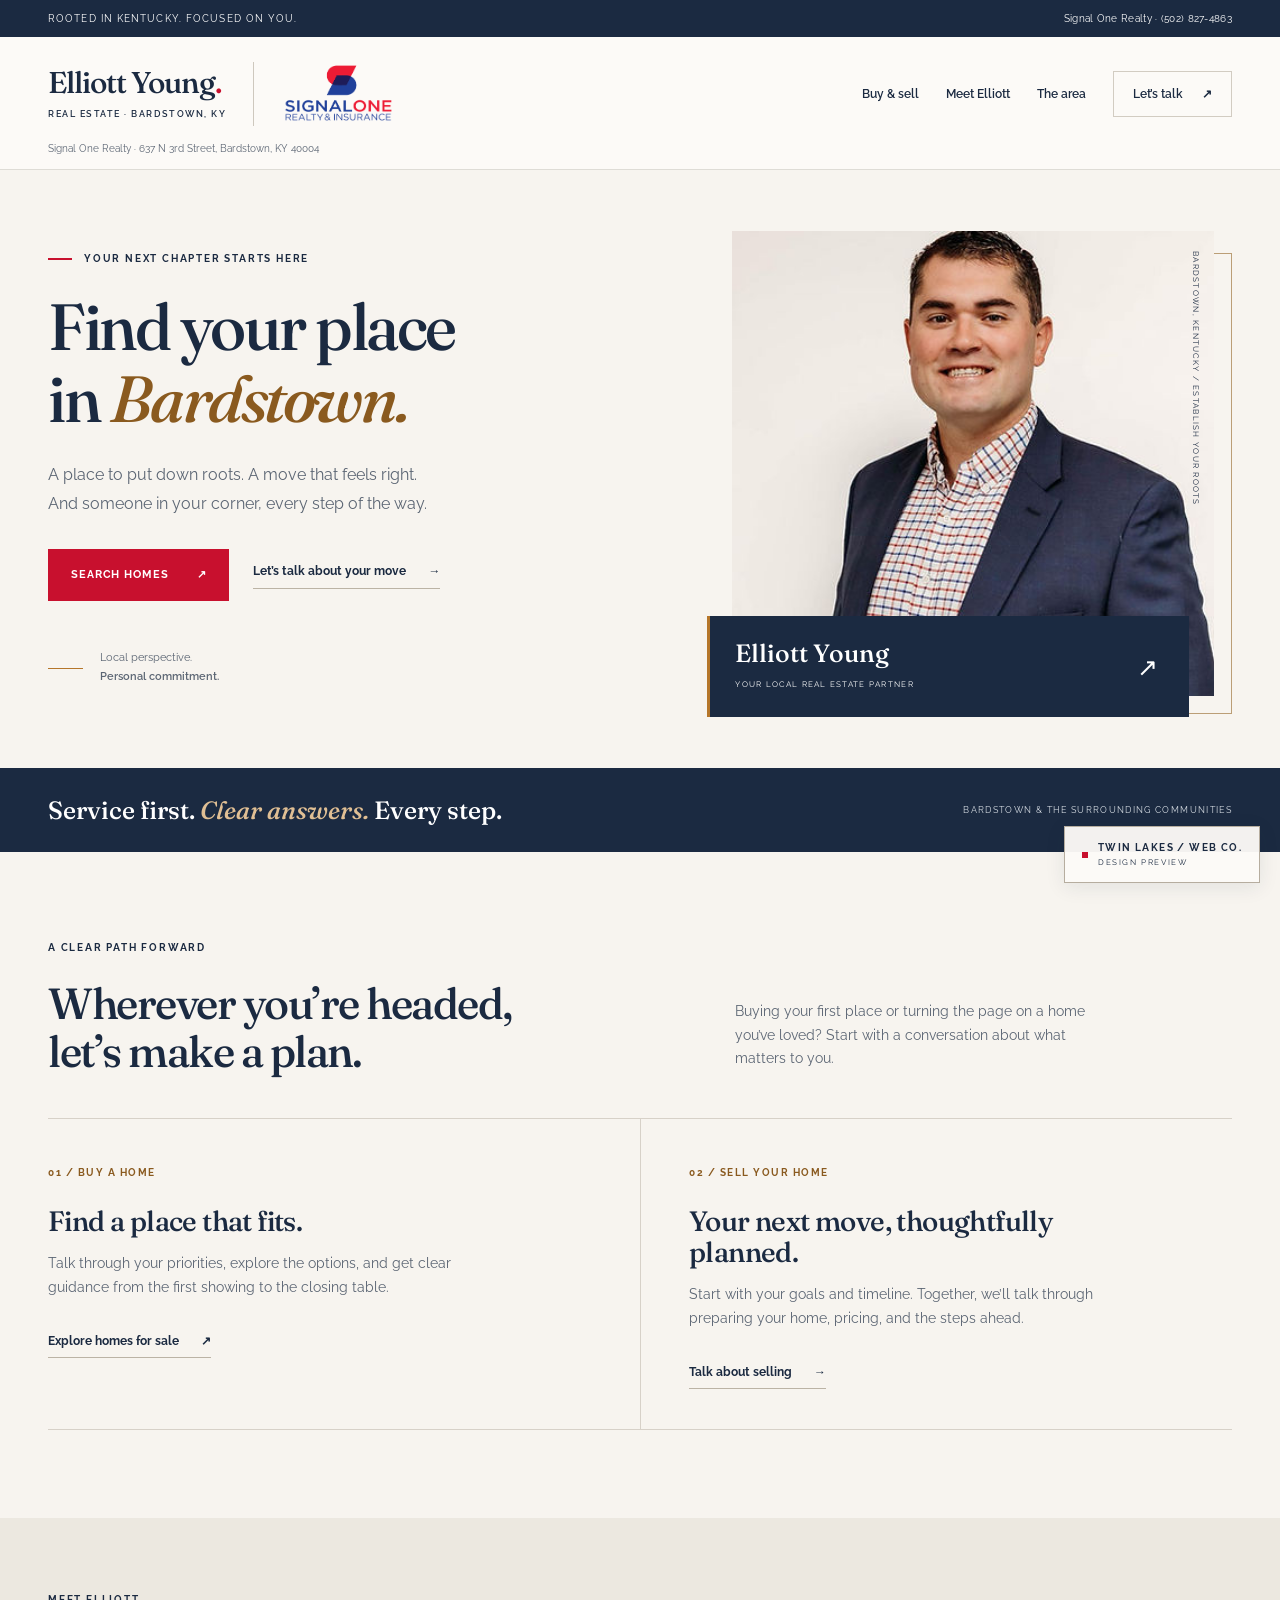
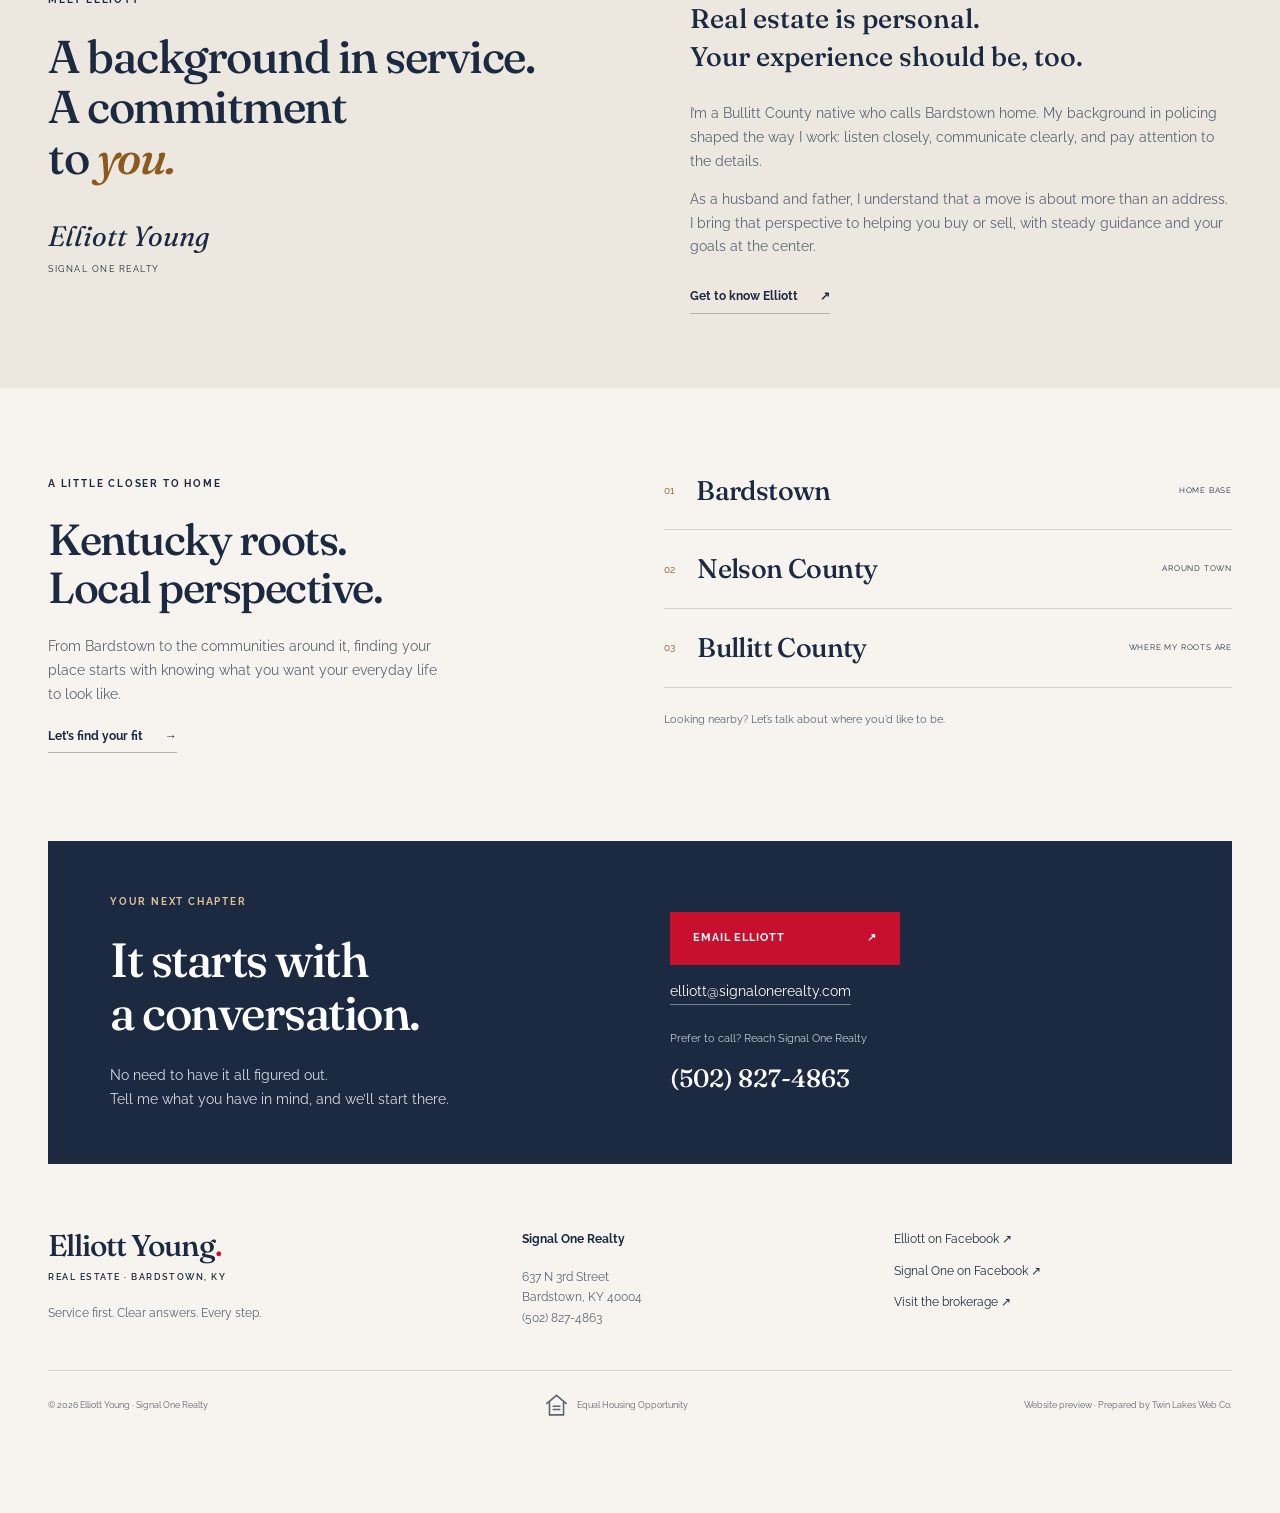
==== index.html @ c4ff18d3 "Build responsive Elliott Young homepage preview" ====
<!doctype html>
<html lang="en">
<head>
<meta charset="utf-8"><meta name="viewport" content="width=device-width, initial-scale=1">
<meta name="robots" content="noindex, nofollow"><meta name="description" content="Meet Elliott Young with Signal One Realty. Personal, service-first guidance for buying and selling in Bardstown and the surrounding Kentucky communities.">
<meta name="theme-color" content="#1B2A41"><title>Elliott Young | Find Your Place in Bardstown</title>
<link rel="icon" type="image/png" href="assets/icon-only"><link rel="stylesheet" href="brand-tokens.css"><link rel="stylesheet" href="homepage.css">
<script src="homepage.js" defer></script>
</head>
<body>
<a class="skip" href="#main">Skip to content</a>
<div class="topline"><div class="wrap"><span>ROOTED IN KENTUCKY. FOCUSED ON YOU.</span><a href="tel:+15028274863">Signal One Realty · (502) 827-4863</a></div></div>
<header class="header"><div class="wrap header-inner">
<a class="wordmark" href="./" aria-label="Elliott Young homepage"><strong>Elliott Young<span class="red-dot">.</span></strong><span>REAL ESTATE · BARDSTOWN, KY</span></a>
<a class="broker-logo" href="https://www.signalonerealty.com/" aria-label="Signal One Realty website"><img src="assets/icon-brand.png" width="606" height="328" alt="Signal One Realty & Insurance"></a>
<button class="menu-toggle" aria-expanded="false" aria-controls="navigation" hidden>Menu <span aria-hidden="true">☰</span></button>
<nav id="navigation" aria-label="Main navigation"><a href="#buy-sell">Buy & sell</a><a href="#about">Meet Elliott</a><a href="#local">The area</a><a class="nav-cta" href="#contact">Let’s talk <span aria-hidden="true">↗</span></a></nav>
</div><div class="office-line wrap">Signal One Realty · 637 N 3rd Street, Bardstown, KY 40004</div></header>
<main id="main">
<section class="hero wrap" aria-labelledby="hero-title"><div class="hero-copy"><p class="eyebrow"><span></span> YOUR NEXT CHAPTER STARTS HERE</p><h1 id="hero-title">Find your place<br>in <em>Bardstown.</em></h1><p class="intro">A place to put down roots. A move that feels right.<br class="desktop-break"> And someone in your corner, every step of the way.</p><div class="actions"><a class="button primary" href="https://link.flexmls.com/1diaqj6ohfbs,16" target="_blank" rel="noopener">Search homes <span aria-hidden="true">↗</span></a><a class="text-link" href="#contact">Let’s talk about your move <span aria-hidden="true">→</span></a></div><div class="hero-note"><span class="note-line"></span><p>Local perspective.<br><strong>Personal commitment.</strong></p></div></div>
<div class="portrait-composition"><div class="portrait-frame"><img class="portrait" src="assets/Elliott.jpg" alt="Elliott Young, real estate agent with Signal One Realty" width="430" height="654" fetchpriority="high"><span class="photo-index">BARDSTOWN, KENTUCKY / ESTABLISH YOUR ROOTS</span></div><div class="portrait-caption"><div><strong>Elliott Young</strong><span>YOUR LOCAL REAL ESTATE PARTNER</span></div><a href="#about" aria-label="Meet Elliott Young">↗</a></div><span class="outline-square" aria-hidden="true"></span></div></section>
<div class="promise"><div class="wrap"><p>Service first. <em>Clear answers.</em> Every step.</p><span>BARDSTOWN & THE SURROUNDING COMMUNITIES</span></div></div>
<section class="section wrap" id="buy-sell"><div class="section-heading"><div><p class="eyebrow">A CLEAR PATH FORWARD</p><h2>Wherever you’re headed,<br>let’s make a plan.</h2></div><p>Buying your first place or turning the page on a home you’ve loved? Start with a conversation about what matters to you.</p></div><div class="services"><article><span class="service-number">01 / BUY A HOME</span><h3>Find a place that fits.</h3><p>Talk through your priorities, explore the options, and get clear guidance from the first showing to the closing table.</p><a class="text-link" href="https://link.flexmls.com/1diaqj6ohfbs,16" target="_blank" rel="noopener">Explore homes for sale <span aria-hidden="true">↗</span></a></article><article><span class="service-number">02 / SELL YOUR HOME</span><h3>Your next move, thoughtfully planned.</h3><p>Start with your goals and timeline. Together, we’ll talk through preparing your home, pricing, and the steps ahead.</p><a class="text-link" href="mailto:elliott@signalonerealty.com?subject=Let%E2%80%99s%20talk%20about%20selling%20my%20home">Talk about selling <span aria-hidden="true">→</span></a></article></div></section>
<section class="about" id="about"><div class="wrap about-grid"><div class="about-title"><p class="eyebrow">MEET ELLIOTT</p><h2>A background in service.<br>A commitment<br>to <em>you.</em></h2><div class="signature">Elliott Young</div><span class="small-label">SIGNAL ONE REALTY</span></div><div class="about-copy"><p class="large-copy">Real estate is personal.<br>Your experience should be, too.</p><p>I’m a Bullitt County native who calls Bardstown home. My background in policing shaped the way I work: listen closely, communicate clearly, and pay attention to the details.</p><p>As a husband and father, I understand that a move is about more than an address. I bring that perspective to helping you buy or sell, with steady guidance and your goals at the center.</p><a class="text-link" href="mailto:elliott@signalonerealty.com">Get to know Elliott <span aria-hidden="true">↗</span></a></div></div></section>
<section class="section wrap local" id="local"><div><p class="eyebrow">A LITTLE CLOSER TO HOME</p><h2>Kentucky roots.<br>Local perspective.</h2><p>From Bardstown to the communities around it, finding your place starts with knowing what you want your everyday life to look like.</p><a class="text-link" href="mailto:elliott@signalonerealty.com?subject=Help%20me%20explore%20the%20area">Let’s find your fit <span aria-hidden="true">→</span></a></div><div class="area-list"><div><span>01</span><h3>Bardstown</h3><small>HOME BASE</small></div><div><span>02</span><h3>Nelson County</h3><small>AROUND TOWN</small></div><div><span>03</span><h3>Bullitt County</h3><small>WHERE MY ROOTS ARE</small></div><p>Looking nearby? Let’s talk about where you’d like to be.</p></div></section>
<section class="contact wrap" id="contact"><div><p class="eyebrow">YOUR NEXT CHAPTER</p><h2>It starts with<br>a conversation.</h2><p>No need to have it all figured out.<br>Tell me what you have in mind, and we’ll start there.</p></div><div class="contact-action"><a class="button primary" href="mailto:elliott@signalonerealty.com">Email Elliott <span aria-hidden="true">↗</span></a><a class="email" href="mailto:elliott@signalonerealty.com">elliott@signalonerealty.com</a><span>Prefer to call? Reach Signal One Realty</span><a class="office-phone" href="tel:+15028274863">(502) 827-4863</a></div></section>
</main>
<footer class="wrap footer"><div class="footer-main"><div><a class="wordmark" href="./"><strong>Elliott Young<span class="red-dot">.</span></strong><span>REAL ESTATE · BARDSTOWN, KY</span></a><p>Service first. Clear answers. Every step.</p></div><div><strong>Signal One Realty</strong><p>637 N 3rd Street<br>Bardstown, KY 40004<br><a href="tel:+15028274863">(502) 827-4863</a></p></div><div class="footer-links"><a href="https://www.facebook.com/elliott.young.12" target="_blank" rel="noopener">Elliott on Facebook ↗</a><a href="https://www.facebook.com/Signalonerealty" target="_blank" rel="noopener">Signal One on Facebook ↗</a><a href="https://www.signalonerealty.com/" target="_blank" rel="noopener">Visit the brokerage ↗</a></div></div><div class="footer-bottom"><span>© 2026 Elliott Young · Signal One Realty</span><span class="housing"><svg viewBox="0 0 32 32" width="25" height="25" aria-hidden="true"><path d="M3 14 16 3l13 11M7 11v17h18V11M11 17h10M11 21h10" fill="none" stroke="currentColor" stroke-width="2"/></svg> Equal Housing Opportunity</span><span>Website preview · Prepared by Twin Lakes Web Co.</span></div></footer>
<aside class="preview-watermark" aria-label="Preview by Twin Lakes Web Co."><span class="preview-dot"></span><span><strong>TWIN LAKES / WEB CO.</strong><small>DESIGN PREVIEW</small></span></aside>
</body></html>
---- brand-tokens.css ----
/* Elliott Young, REALTOR® | Signal One Realty
   Starter design tokens (v0.1, 2026-10-12)
   Source colors scraped from signalonerealty.com; extended palette is proposed. */

@import url('https://fonts.googleapis.com/css2?family=Fraunces:opsz,wght@9..144,500;9..144,700&family=Raleway:wght@400;500;600;700&display=swap');

:root {
  /* Brokerage colors (from signalonerealty.com) */
  --s1-red: #ED1B34;          /* Signal One primary. Large text, icons, accents only (4.37:1 on white). */
  --s1-red-strong: #C8102E;   /* Accessible red for buttons with white text (5.88:1). */
  --s1-ink: #313131;          /* Site body text color. */
  --s1-mist: #F4F5F7;         /* Site background gray. */

  /* Proposed personal palette for Elliott */
  --ey-navy: #1B2A41;         /* Primary brand color. Headers, footer, hero overlay (14.4:1 with white). */
  --ey-slate: #5B6573;        /* Secondary text, captions (5.9:1 on white). */
  --ey-bourbon: #B5762A;      /* Warm accent, decorative only (3.76:1, not for small text). */
  --ey-bourbon-deep: #8A5A1F; /* Accent when used as text or link (5.9:1). */
  --ey-cream: #F7F4EF;        /* Page background / alternating sections. */
  --ey-white: #FFFFFF;

  /* Typography */
  --font-display: 'Fraunces', Georgia, serif;
  --font-body: 'Raleway', Arial, Helvetica, sans-serif;  /* Matches brokerage site */

  --fs-h1: clamp(2.25rem, 5vw, 3.5rem);
  --fs-h2: clamp(1.75rem, 3.5vw, 2.5rem);
  --fs-h3: 1.375rem;
  --fs-body: 1.0625rem;       /* 17px, same as brokerage body size */
  --fs-small: 0.875rem;
  --lh-body: 1.65;

  /* Spacing (4px base, same as brokerage) */
  --space-1: 4px;  --space-2: 8px;  --space-3: 12px; --space-4: 16px;
  --space-6: 24px; --space-8: 32px; --space-12: 48px; --space-16: 64px; --space-24: 96px;

  /* Shape */
  --radius-sm: 2px;           /* Brokerage uses square buttons; keep corners tight */
  --radius-md: 4px;
  --shadow-card: 0 2px 12px rgba(27, 42, 65, 0.08);
  --container: 1200px;
}

/* Base button styles */
.btn-primary {
  background: var(--s1-red-strong); color: var(--ey-white);
  font: 600 0.9375rem/1 var(--font-body); letter-spacing: 0.06em; text-transform: uppercase;
  padding: 16px 28px; border: 0; border-radius: var(--radius-sm);
}
.btn-primary:hover { background: #A50D25; }
.btn-secondary {
  background: transparent; color: var(--ey-navy);
  font: 600 0.9375rem/1 var(--font-body); letter-spacing: 0.06em; text-transform: uppercase;
  padding: 14px 26px; border: 2px solid var(--ey-navy); border-radius: var(--radius-sm);
}
.btn-secondary:hover { background: var(--ey-navy); color: var(--ey-white); }
---- homepage.css ----
*{box-sizing:border-box}html{scroll-behavior:smooth;scroll-padding-top:30px}body{margin:0;background:var(--ey-cream);color:var(--ey-navy);font:400 16px/1.7 var(--font-body)}a{color:inherit;text-decoration:none}button{font:inherit}a,button{-webkit-tap-highlight-color:transparent}a:focus-visible,button:focus-visible{outline:3px solid var(--ey-bourbon-deep);outline-offset:6px}a:hover{text-decoration:underline;text-underline-offset:5px}.wrap{width:min(1200px,calc(100% - 96px));margin-inline:auto}.topline{background:var(--ey-navy);color:white;font-size:10px;letter-spacing:.11em;padding:10px 0}.topline .wrap{display:flex;justify-content:space-between;gap:15px}.topline a{letter-spacing:.03em}.header{border-bottom:1px solid #dedcd6;background:#fcfaf7}.header-inner{display:flex;align-items:center;gap:27px;padding:25px 0 14px}.wordmark strong{display:block;font:500 30px/1.1 var(--font-display);letter-spacing:-1px}.red-dot{color:var(--s1-red-strong)}.wordmark>span{font-size:9px;letter-spacing:.17em;display:block;margin-top:8px;font-weight:600}.broker-logo{border-left:1px solid #cec8be;padding-left:26px}.broker-logo img{width:119px;height:auto;display:block}.office-line{font-size:10px;color:var(--ey-slate);padding-bottom:12px}nav{margin-left:auto;display:flex;align-items:center;gap:27px;font-size:12px;font-weight:600}.nav-cta{border:1px solid #d2ccc2;padding:12px 19px}.nav-cta span{margin-left:16px}.hero{display:grid;grid-template-columns:1.25fr 1fr;gap:60px;align-items:center;padding-top:61px;padding-bottom:62px}.eyebrow{font-size:10px;font-weight:700;letter-spacing:.18em;line-height:1.6;margin:0 0 24px}.hero .eyebrow{display:flex;align-items:center;gap:12px}.eyebrow>span{width:24px;height:2px;background:var(--s1-red-strong)}h1,h2,h3,p{margin-top:0}h1,h2,h3{font-family:var(--font-display);font-weight:500;line-height:1.1}h1{font-size:clamp(46px,5.1vw,72px);letter-spacing:-2.5px;margin-bottom:25px}h1 em{color:var(--ey-bourbon-deep);font-weight:500}h2{font-size:clamp(34px,3.4vw,46px);letter-spacing:-1.5px;margin-bottom:24px}h3{font-size:28px;letter-spacing:-.6px}.intro{font-size:16px;color:var(--ey-slate);line-height:1.85}.actions{display:flex;align-items:center;gap:24px;margin-top:30px}.button{display:inline-flex;justify-content:space-between;align-items:center;gap:28px;padding:17px 23px;font-size:11px;font-weight:700;text-transform:uppercase;letter-spacing:.08em;transition:background .2s}.button:hover{text-decoration:none}.primary{background:var(--s1-red-strong);color:white}.primary:hover{background:#a50d25}.text-link{display:inline-flex;align-items:center;gap:22px;font-size:12px;font-weight:700;border-bottom:1px solid #bbb3a5;padding-bottom:6px}.hero-note{display:flex;align-items:center;gap:17px;margin-top:48px;font-size:11px;color:var(--ey-slate)}.hero-note p{margin:0}.hero-note strong{font-weight:600}.note-line{width:35px;height:1px;background:var(--ey-bourbon)}.portrait-composition{position:relative;margin:0 18px 10px 0}.portrait-frame{height:465px;position:relative;overflow:hidden;background:#e5ded4}.portrait{display:block;width:100%;height:100%;object-fit:cover;object-position:center top}.photo-index{position:absolute;right:12px;top:20px;writing-mode:vertical-rl;letter-spacing:.16em;font-size:8px;color:var(--ey-navy)}.portrait-caption{position:absolute;bottom:-21px;left:-25px;right:25px;display:flex;justify-content:space-between;align-items:center;padding:22px 25px;background:var(--ey-navy);color:white;border-left:3px solid var(--ey-bourbon)}.portrait-caption strong{font:500 25px var(--font-display);display:block}.portrait-caption span{font-size:8px;letter-spacing:.16em}.portrait-caption a{font-size:25px;padding:0 6px}.outline-square{position:absolute;z-index:-1;inset:22px -18px -18px 25px;border:1px solid #bb9e76}.promise{background:var(--ey-navy);color:white}.promise .wrap{display:flex;justify-content:space-between;align-items:center;padding:27px 0;gap:20px}.promise p{font:500 25px var(--font-display);margin:0}.promise em{color:#e0bf94}.promise span{font-size:9px;letter-spacing:.15em;color:#d6dce3}.section{padding-block:88px}.section-heading{display:grid;grid-template-columns:1.2fr 1fr;gap:90px;align-items:end;margin-bottom:42px}.section-heading h2{margin:0}.section-heading>p{color:var(--ey-slate);font-size:14px;max-width:380px;margin:0 0 5px}.services{display:grid;grid-template-columns:1fr 1fr;border-block:1px solid #d7d1c8}.services article{padding:38px 48px 40px 0}.services article+article{border-left:1px solid #d7d1c8;padding-left:48px;padding-right:0}.service-number{font-size:10px;font-weight:700;letter-spacing:.15em;color:var(--ey-bourbon-deep)}.services h3{margin:22px 0 15px;max-width:380px}.services p{font-size:14px;color:var(--ey-slate);max-width:425px;margin-bottom:26px}.about{background:#ece8e0;padding:74px 0}.about-grid{display:grid;grid-template-columns:1fr 1fr;gap:100px}.about-title h2{font-size:46px}.about-title h2 em{color:var(--ey-bourbon-deep)}.signature{font:italic 28px var(--font-display);margin-top:35px}.small-label{font-size:9px;letter-spacing:.17em}.about-copy{padding-top:8px}.large-copy{font:500 27px/1.4 var(--font-display)}.about-copy>p:not(.large-copy){color:var(--ey-slate);font-size:14px}.about-copy .text-link{margin-top:13px}.local{display:grid;grid-template-columns:1fr 1.1fr;gap:100px}.local>div>p:not(.eyebrow){max-width:390px;font-size:14px;color:var(--ey-slate)}.area-list>div{display:flex;align-items:center;gap:22px;border-bottom:1px solid #d7d1c8;padding:24px 0}.area-list>div:first-child{padding-top:0}.area-list h3{margin:0;font-size:27px}.area-list span{font-size:10px;color:var(--ey-bourbon-deep)}.area-list small{margin-left:auto;font-size:8px;letter-spacing:.1em}.area-list p{font-size:11px!important;margin-top:23px}.contact{background:var(--ey-navy);color:white;padding:53px 62px;display:grid;grid-template-columns:1fr 1fr;gap:60px;align-items:center}.contact .eyebrow{color:#dec19a}.contact h2{font-size:48px}.contact p:last-child{color:#d6dce3;font-size:14px;margin:0}.contact-action{display:flex;flex-direction:column;align-items:flex-start;gap:15px}.contact-action .button{min-width:230px}.contact-action .email{font-size:14px;border-bottom:1px solid #75808f;overflow-wrap:anywhere}.contact-action>span{font-size:11px;color:#c3cbd5;margin-top:10px}.office-phone{font:500 25px var(--font-display)}.footer{padding-top:65px;padding-bottom:95px}.footer-main{display:grid;grid-template-columns:1.3fr 1fr 1fr;gap:35px;font-size:12px}.footer-main p{font-size:12px;color:var(--ey-slate);margin-top:17px}.footer-links{display:flex;flex-direction:column;align-items:flex-start;gap:11px}.footer-bottom{border-top:1px solid #d7d1c8;margin-top:30px;padding-top:22px;display:flex;align-items:center;justify-content:space-between;gap:20px;font-size:9px;color:var(--ey-slate)}.housing{display:flex;align-items:center;gap:8px}.preview-watermark{position:fixed;bottom:17px;right:20px;z-index:10;display:flex;align-items:center;gap:10px;background:#fcfaf7f5;border:1px solid #b6ad9f;box-shadow:0 4px 20px #1b2a4117;padding:12px 17px;color:var(--ey-navy);pointer-events:none}.preview-watermark strong{display:block;font-size:10px;letter-spacing:.14em}.preview-watermark small{display:block;font-size:8px;letter-spacing:.2em}.preview-dot{width:6px;height:6px;background:var(--s1-red-strong)}.skip{position:absolute;top:-100px;z-index:20;padding:12px;background:white}.skip:focus{top:0}.menu-toggle{background:none;border:1px solid #ccc2b3;padding:8px 12px;font-size:12px}.menu-toggle[hidden]{display:none}
@media(min-width:901px){.menu-toggle{display:none}}
@media(max-width:1100px){.wrap{width:calc(100% - 64px)}.hero{gap:38px}.header-inner{gap:18px}nav{gap:16px}.wordmark strong{font-size:27px}.broker-logo{padding-left:18px}.broker-logo img{width:100px}.actions{align-items:flex-start;flex-direction:column;gap:18px}.hero-note{margin-top:25px}.about-grid,.local{gap:60px}.area-list small{display:none}}
@media(max-width:900px){.header-inner{flex-wrap:wrap}.menu-toggle{display:block;margin-left:auto}nav{width:100%;justify-content:space-between;margin:8px 0 0;padding-top:14px;border-top:1px solid #ddd}nav[data-collapsed="true"]{display:none}.hero{gap:30px}h1{font-size:49px}.portrait-frame{height:435px}.hero .eyebrow{font-size:8px}.promise .wrap{flex-direction:column;align-items:flex-start;gap:10px}.section-heading{gap:40px}.about-title h2{font-size:39px}.local{gap:40px}.contact{padding:40px;gap:35px}.contact h2{font-size:41px}.footer-bottom{flex-wrap:wrap}}
@media(max-width:650px){.wrap{width:calc(100% - 40px)}.topline .wrap{justify-content:center}.topline .wrap>span{display:none}.header-inner{padding-top:20px;gap:14px}.wordmark strong{font-size:24px}.wordmark>span{font-size:7px}.broker-logo{padding-left:13px}.broker-logo img{width:80px}.menu-toggle{padding:7px 9px;font-size:10px}.office-line{font-size:8px}nav{gap:12px;flex-wrap:wrap;font-size:11px}.nav-cta{padding:8px 12px}.hero{grid-template-columns:1fr;padding-top:39px;padding-bottom:55px;gap:32px}.hero .eyebrow{font-size:9px;margin-bottom:20px}h1{font-size:clamp(43px,11.5vw,66px);letter-spacing:-2px}.intro{font-size:14px}.desktop-break{display:none}.actions{margin-top:23px;gap:20px}.hero-note{display:none}.portrait-composition{margin:0 12px 0 13px}.portrait-frame{height:410px}.portrait{object-position:center top}.portrait-caption{left:-13px;right:17px;padding:16px 20px}.portrait-caption strong{font-size:23px}.promise .wrap{padding-block:24px}.promise p{font-size:23px}.promise span{font-size:8px}.section{padding-block:56px}.section-heading,.about-grid,.local,.contact{grid-template-columns:1fr;gap:28px}.section-heading{margin-bottom:27px}h2{font-size:36px}.services{grid-template-columns:1fr}.services article,.services article+article{padding:28px 0;border-left:0}.services article+article{border-top:1px solid #d7d1c8}.services h3{font-size:27px}.about{padding-block:50px}.about-title h2{font-size:40px}.signature{margin-top:22px}.about-copy{padding-top:0}.large-copy{font-size:26px}.local{gap:37px}.area-list small{display:block;font-size:7px}.area-list h3{font-size:25px}.area-list>div{gap:14px}.contact{padding:32px 25px;gap:32px}.contact h2{font-size:40px}.contact-action .email{font-size:12px}.footer{padding-top:44px}.footer-main{grid-template-columns:1fr 1fr;gap:25px}.footer-main>div:first-child{grid-column:1/-1}.footer-bottom{align-items:flex-start;flex-direction:column;gap:13px}.preview-watermark{bottom:10px;right:10px;padding:9px 12px}.preview-watermark strong{font-size:9px}}
@media(prefers-reduced-motion:reduce){html{scroll-behavior:auto}*{transition:none!important}}
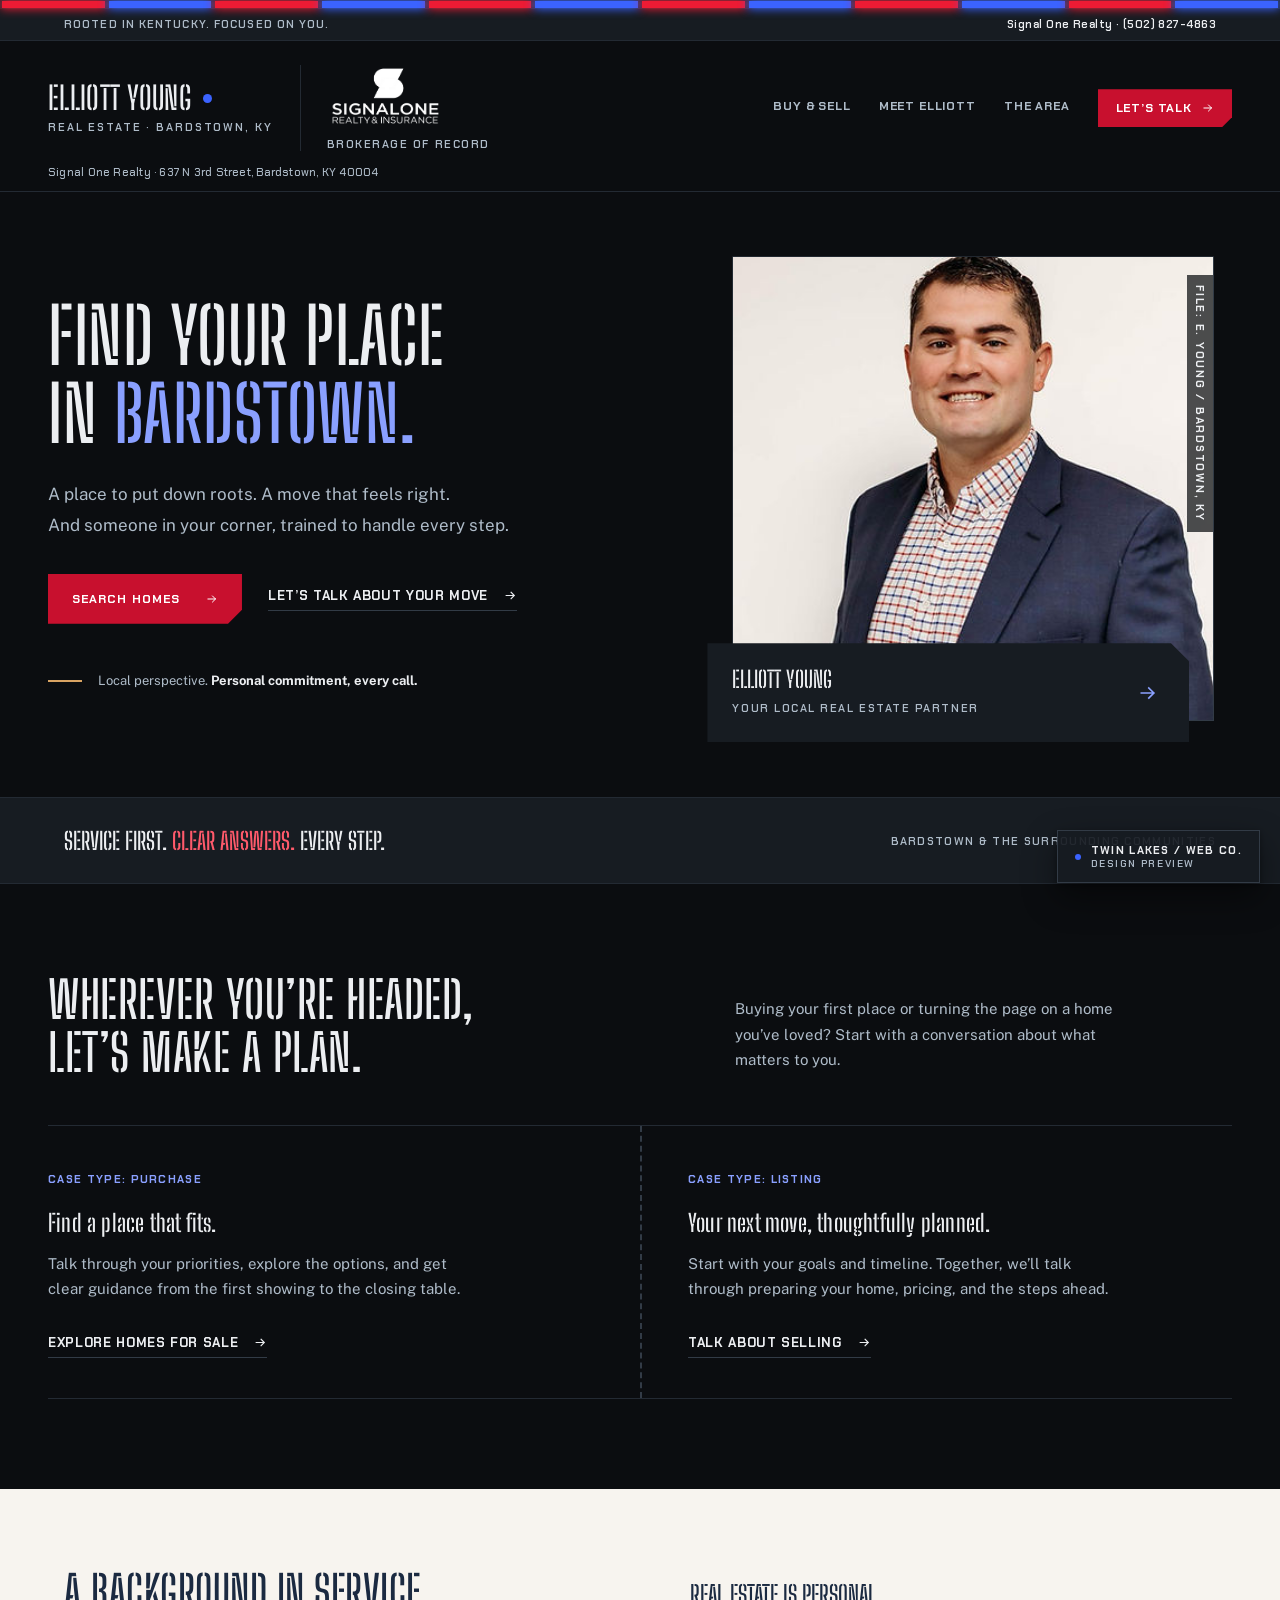
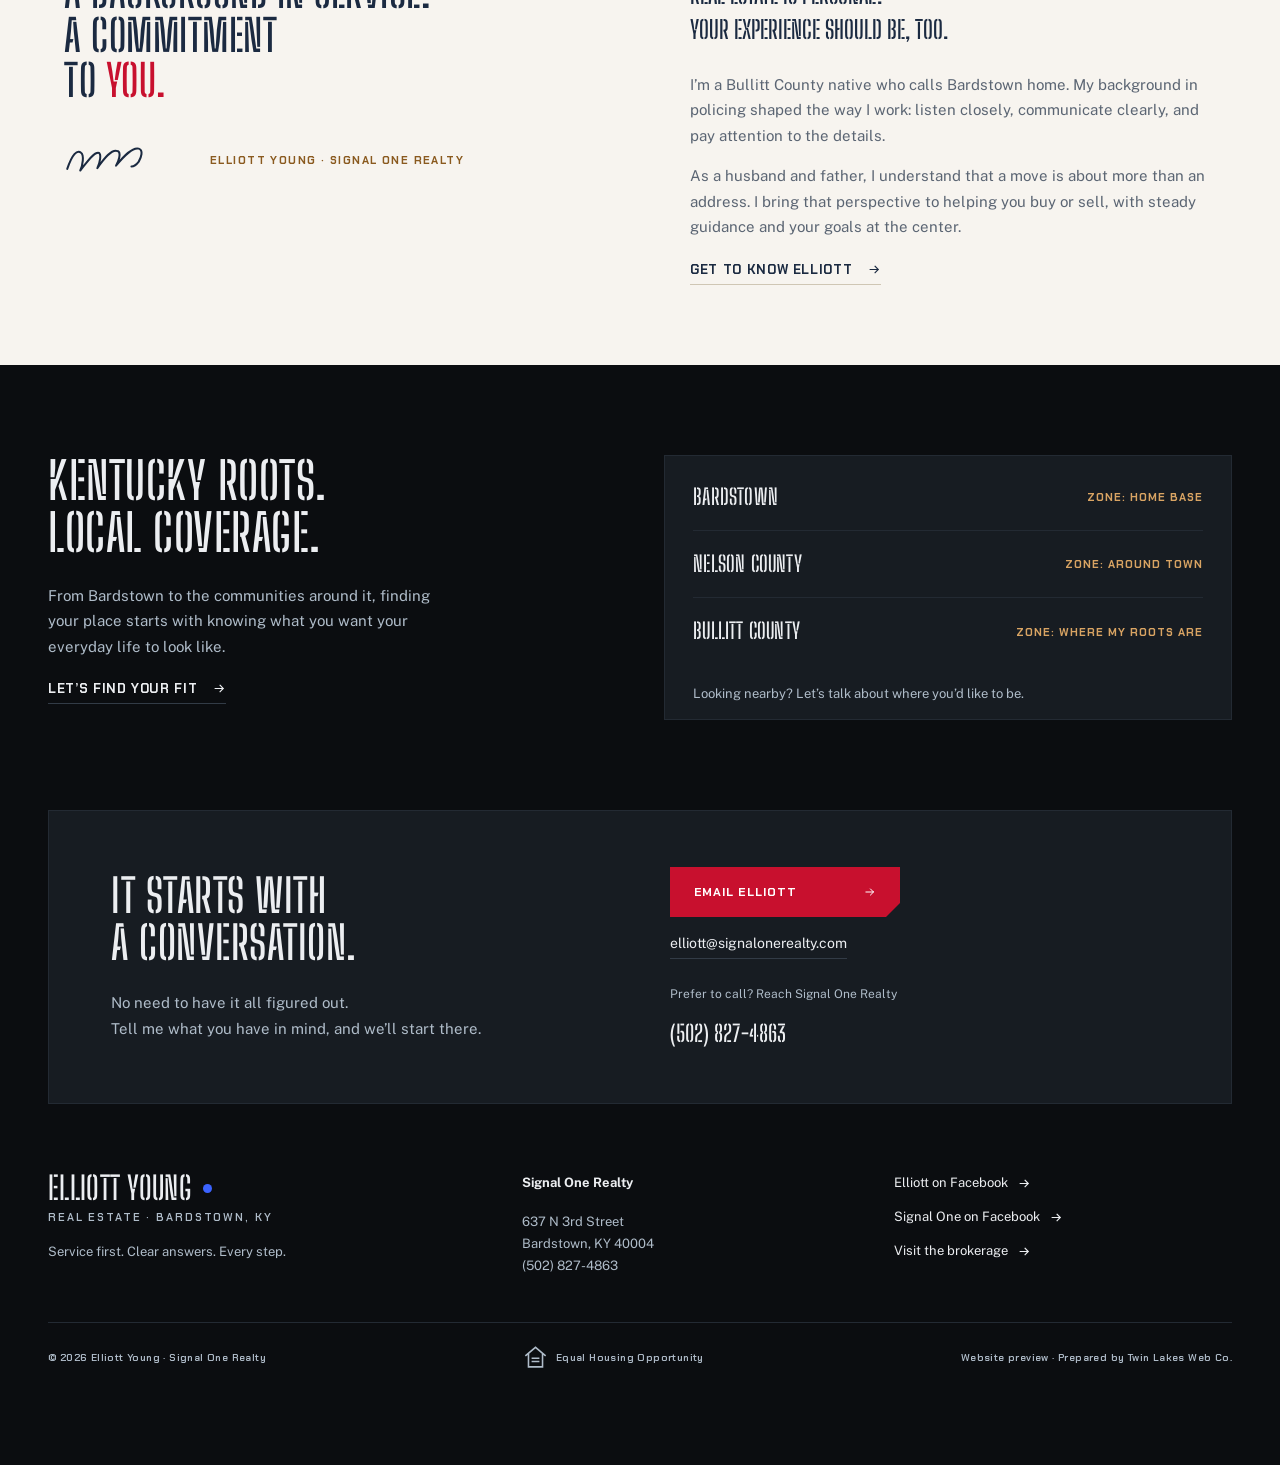
==== commit ff214679: "Sync website with local project" ====
--- a/index.html
+++ b/index.html
@@ -3,28 +3,100 @@
 <head>
 <meta charset="utf-8"><meta name="viewport" content="width=device-width, initial-scale=1">
 <meta name="robots" content="noindex, nofollow"><meta name="description" content="Meet Elliott Young with Signal One Realty. Personal, service-first guidance for buying and selling in Bardstown and the surrounding Kentucky communities.">
-<meta name="theme-color" content="#1B2A41"><title>Elliott Young | Find Your Place in Bardstown</title>
+<meta name="theme-color" content="#0B0D10"><title>Elliott Young | Find Your Place in Bardstown</title>
 <link rel="icon" type="image/png" href="assets/icon-only"><link rel="stylesheet" href="brand-tokens.css"><link rel="stylesheet" href="homepage.css">
 <script src="homepage.js" defer></script>
 </head>
 <body>
 <a class="skip" href="#main">Skip to content</a>
-<div class="topline"><div class="wrap"><span>ROOTED IN KENTUCKY. FOCUSED ON YOU.</span><a href="tel:+15028274863">Signal One Realty · (502) 827-4863</a></div></div>
+<svg class="icon-defs" aria-hidden="true" focusable="false">
+  <symbol id="icon-arrow" viewBox="0 0 24 24"><path d="M4 12h15M13 6l6 6-6 6" fill="none" stroke="currentColor" stroke-width="2" stroke-linecap="square" stroke-linejoin="miter"/></symbol>
+  <symbol id="icon-menu" viewBox="0 0 24 24"><path d="M3 6h18M3 12h18M3 18h18" fill="none" stroke="currentColor" stroke-width="2" stroke-linecap="square"/></symbol>
+  <symbol id="icon-signoff" viewBox="0 0 160 46"><path d="M4 34c6-18 12-24 17-20 4 3 2 16-1 22 8-10 16-22 22-22 5 0 2 13-1 19 9-13 18-24 25-21 5 2 1 13-2 18 10-12 20-23 28-21 6 2 3 11 0 16-3 4-6 6-9 6" fill="none" stroke="currentColor" stroke-width="2.5" stroke-linecap="round" stroke-linejoin="round"/></symbol>
+</svg>
+<div class="lightbar" aria-hidden="true">
+  <span class="lightbar__lens lightbar__lens--red"></span><span class="lightbar__lens lightbar__lens--blue"></span>
+  <span class="lightbar__lens lightbar__lens--red"></span><span class="lightbar__lens lightbar__lens--blue"></span>
+  <span class="lightbar__lens lightbar__lens--red"></span><span class="lightbar__lens lightbar__lens--blue"></span>
+  <span class="lightbar__lens lightbar__lens--red"></span><span class="lightbar__lens lightbar__lens--blue"></span>
+  <span class="lightbar__lens lightbar__lens--red"></span><span class="lightbar__lens lightbar__lens--blue"></span>
+  <span class="lightbar__lens lightbar__lens--red"></span><span class="lightbar__lens lightbar__lens--blue"></span>
+</div>
+<div class="dispatch-bar"><div class="wrap dispatch-bar__inner">
+  <span>ROOTED IN KENTUCKY. FOCUSED ON YOU.</span>
+  <a href="tel:+15028274863">Signal One Realty · (502) 827-4863</a>
+</div></div>
 <header class="header"><div class="wrap header-inner">
-<a class="wordmark" href="./" aria-label="Elliott Young homepage"><strong>Elliott Young<span class="red-dot">.</span></strong><span>REAL ESTATE · BARDSTOWN, KY</span></a>
-<a class="broker-logo" href="https://www.signalonerealty.com/" aria-label="Signal One Realty website"><img src="assets/icon-brand.png" width="606" height="328" alt="Signal One Realty & Insurance"></a>
-<button class="menu-toggle" aria-expanded="false" aria-controls="navigation" hidden>Menu <span aria-hidden="true">☰</span></button>
-<nav id="navigation" aria-label="Main navigation"><a href="#buy-sell">Buy & sell</a><a href="#about">Meet Elliott</a><a href="#local">The area</a><a class="nav-cta" href="#contact">Let’s talk <span aria-hidden="true">↗</span></a></nav>
+<a class="wordmark" href="./" aria-label="Elliott Young homepage"><strong>Elliott Young<span class="duty-dot" aria-hidden="true"></span></strong><span>REAL ESTATE · BARDSTOWN, KY</span></a>
+<a class="broker-badge" href="https://www.signalonerealty.com/" aria-label="Signal One Realty website"><img src="assets/icon-brand.png" width="606" height="328" alt="Signal One Realty & Insurance"><span>BROKERAGE OF RECORD</span></a>
+<button class="menu-toggle" aria-expanded="false" aria-controls="navigation" hidden><svg class="icon" aria-hidden="true"><use href="#icon-menu"/></svg>Menu</button>
+<nav id="navigation" aria-label="Main navigation"><a href="#buy-sell">Buy &amp; sell</a><a href="#about">Meet Elliott</a><a href="#local">The area</a><a class="nav-cta" href="#contact">Let’s talk <svg class="icon" aria-hidden="true"><use href="#icon-arrow"/></svg></a></nav>
 </div><div class="office-line wrap">Signal One Realty · 637 N 3rd Street, Bardstown, KY 40004</div></header>
 <main id="main">
-<section class="hero wrap" aria-labelledby="hero-title"><div class="hero-copy"><p class="eyebrow"><span></span> YOUR NEXT CHAPTER STARTS HERE</p><h1 id="hero-title">Find your place<br>in <em>Bardstown.</em></h1><p class="intro">A place to put down roots. A move that feels right.<br class="desktop-break"> And someone in your corner, every step of the way.</p><div class="actions"><a class="button primary" href="https://link.flexmls.com/1diaqj6ohfbs,16" target="_blank" rel="noopener">Search homes <span aria-hidden="true">↗</span></a><a class="text-link" href="#contact">Let’s talk about your move <span aria-hidden="true">→</span></a></div><div class="hero-note"><span class="note-line"></span><p>Local perspective.<br><strong>Personal commitment.</strong></p></div></div>
-<div class="portrait-composition"><div class="portrait-frame"><img class="portrait" src="assets/Elliott.jpg" alt="Elliott Young, real estate agent with Signal One Realty" width="430" height="654" fetchpriority="high"><span class="photo-index">BARDSTOWN, KENTUCKY / ESTABLISH YOUR ROOTS</span></div><div class="portrait-caption"><div><strong>Elliott Young</strong><span>YOUR LOCAL REAL ESTATE PARTNER</span></div><a href="#about" aria-label="Meet Elliott Young">↗</a></div><span class="outline-square" aria-hidden="true"></span></div></section>
-<div class="promise"><div class="wrap"><p>Service first. <em>Clear answers.</em> Every step.</p><span>BARDSTOWN & THE SURROUNDING COMMUNITIES</span></div></div>
-<section class="section wrap" id="buy-sell"><div class="section-heading"><div><p class="eyebrow">A CLEAR PATH FORWARD</p><h2>Wherever you’re headed,<br>let’s make a plan.</h2></div><p>Buying your first place or turning the page on a home you’ve loved? Start with a conversation about what matters to you.</p></div><div class="services"><article><span class="service-number">01 / BUY A HOME</span><h3>Find a place that fits.</h3><p>Talk through your priorities, explore the options, and get clear guidance from the first showing to the closing table.</p><a class="text-link" href="https://link.flexmls.com/1diaqj6ohfbs,16" target="_blank" rel="noopener">Explore homes for sale <span aria-hidden="true">↗</span></a></article><article><span class="service-number">02 / SELL YOUR HOME</span><h3>Your next move, thoughtfully planned.</h3><p>Start with your goals and timeline. Together, we’ll talk through preparing your home, pricing, and the steps ahead.</p><a class="text-link" href="mailto:elliott@signalonerealty.com?subject=Let%E2%80%99s%20talk%20about%20selling%20my%20home">Talk about selling <span aria-hidden="true">→</span></a></article></div></section>
-<section class="about" id="about"><div class="wrap about-grid"><div class="about-title"><p class="eyebrow">MEET ELLIOTT</p><h2>A background in service.<br>A commitment<br>to <em>you.</em></h2><div class="signature">Elliott Young</div><span class="small-label">SIGNAL ONE REALTY</span></div><div class="about-copy"><p class="large-copy">Real estate is personal.<br>Your experience should be, too.</p><p>I’m a Bullitt County native who calls Bardstown home. My background in policing shaped the way I work: listen closely, communicate clearly, and pay attention to the details.</p><p>As a husband and father, I understand that a move is about more than an address. I bring that perspective to helping you buy or sell, with steady guidance and your goals at the center.</p><a class="text-link" href="mailto:elliott@signalonerealty.com">Get to know Elliott <span aria-hidden="true">↗</span></a></div></div></section>
-<section class="section wrap local" id="local"><div><p class="eyebrow">A LITTLE CLOSER TO HOME</p><h2>Kentucky roots.<br>Local perspective.</h2><p>From Bardstown to the communities around it, finding your place starts with knowing what you want your everyday life to look like.</p><a class="text-link" href="mailto:elliott@signalonerealty.com?subject=Help%20me%20explore%20the%20area">Let’s find your fit <span aria-hidden="true">→</span></a></div><div class="area-list"><div><span>01</span><h3>Bardstown</h3><small>HOME BASE</small></div><div><span>02</span><h3>Nelson County</h3><small>AROUND TOWN</small></div><div><span>03</span><h3>Bullitt County</h3><small>WHERE MY ROOTS ARE</small></div><p>Looking nearby? Let’s talk about where you’d like to be.</p></div></section>
-<section class="contact wrap" id="contact"><div><p class="eyebrow">YOUR NEXT CHAPTER</p><h2>It starts with<br>a conversation.</h2><p>No need to have it all figured out.<br>Tell me what you have in mind, and we’ll start there.</p></div><div class="contact-action"><a class="button primary" href="mailto:elliott@signalonerealty.com">Email Elliott <span aria-hidden="true">↗</span></a><a class="email" href="mailto:elliott@signalonerealty.com">elliott@signalonerealty.com</a><span>Prefer to call? Reach Signal One Realty</span><a class="office-phone" href="tel:+15028274863">(502) 827-4863</a></div></section>
+
+<section class="hero wrap" aria-labelledby="hero-title">
+  <div class="hero-copy">
+    <h1 id="hero-title">Find your place<br>in <em>Bardstown.</em></h1>
+    <p class="intro">A place to put down roots. A move that feels right.<br class="desktop-break"> And someone in your corner, trained to handle every step.</p>
+    <div class="actions">
+      <a class="button primary" href="https://link.flexmls.com/1diaqj6ohfbs,16" target="_blank" rel="noopener">Search homes <svg class="icon" aria-hidden="true"><use href="#icon-arrow"/></svg></a>
+      <a class="text-link" href="#contact">Let’s talk about your move <svg class="icon" aria-hidden="true"><use href="#icon-arrow"/></svg></a>
+    </div>
+    <div class="duty-note"><p>Local perspective. <strong>Personal commitment, every call.</strong></p></div>
+  </div>
+  <div class="portrait-composition">
+    <div class="portrait-frame">
+      <img class="portrait" src="assets/Elliott.jpg" alt="Elliott Young, real estate agent with Signal One Realty" width="430" height="654" fetchpriority="high">
+      <span class="file-tag">FILE: E. YOUNG / BARDSTOWN, KY</span>
+    </div>
+    <div class="portrait-caption"><div><strong>Elliott Young</strong><span>YOUR LOCAL REAL ESTATE PARTNER</span></div><a href="#about" aria-label="Meet Elliott Young"><svg class="icon" aria-hidden="true"><use href="#icon-arrow"/></svg></a></div>
+  </div>
+</section>
+
+<div class="promise"><div class="wrap"><p>Service first. <em>Clear answers.</em> Every step.</p><span>BARDSTOWN &amp; THE SURROUNDING COMMUNITIES</span></div></div>
+
+<section class="section wrap" id="buy-sell">
+  <div class="section-heading"><h2>Wherever you’re headed,<br>let’s make a plan.</h2><p>Buying your first place or turning the page on a home you’ve loved? Start with a conversation about what matters to you.</p></div>
+  <div class="cases">
+    <article class="case"><span class="case-tag">CASE TYPE: PURCHASE</span><h3>Find a place that fits.</h3><p>Talk through your priorities, explore the options, and get clear guidance from the first showing to the closing table.</p><a class="text-link" href="https://link.flexmls.com/1diaqj6ohfbs,16" target="_blank" rel="noopener">Explore homes for sale <svg class="icon" aria-hidden="true"><use href="#icon-arrow"/></svg></a></article>
+    <article class="case"><span class="case-tag">CASE TYPE: LISTING</span><h3>Your next move, thoughtfully planned.</h3><p>Start with your goals and timeline. Together, we’ll talk through preparing your home, pricing, and the steps ahead.</p><a class="text-link" href="mailto:elliott@signalonerealty.com?subject=Let%E2%80%99s%20talk%20about%20selling%20my%20home">Talk about selling <svg class="icon" aria-hidden="true"><use href="#icon-arrow"/></svg></a></article>
+  </div>
+</section>
+
+<section class="about" id="about"><div class="wrap about-grid">
+  <div class="about-title">
+    <h2>A background in service.<br>A commitment<br>to <em>you.</em></h2>
+    <div class="signoff"><svg class="signoff__mark" aria-hidden="true"><use href="#icon-signoff"/></svg><span>ELLIOTT YOUNG · SIGNAL ONE REALTY</span></div>
+  </div>
+  <div class="about-copy">
+    <p class="large-copy">Real estate is personal.<br>Your experience should be, too.</p>
+    <p>I’m a Bullitt County native who calls Bardstown home. My background in policing shaped the way I work: listen closely, communicate clearly, and pay attention to the details.</p>
+    <p>As a husband and father, I understand that a move is about more than an address. I bring that perspective to helping you buy or sell, with steady guidance and your goals at the center.</p>
+    <a class="text-link" href="mailto:elliott@signalonerealty.com">Get to know Elliott <svg class="icon" aria-hidden="true"><use href="#icon-arrow"/></svg></a>
+  </div>
+</div></section>
+
+<section class="section wrap local" id="local">
+  <div><h2>Kentucky roots.<br>Local coverage.</h2><p>From Bardstown to the communities around it, finding your place starts with knowing what you want your everyday life to look like.</p><a class="text-link" href="mailto:elliott@signalonerealty.com?subject=Help%20me%20explore%20the%20area">Let’s find your fit <svg class="icon" aria-hidden="true"><use href="#icon-arrow"/></svg></a></div>
+  <div class="coverage-list">
+    <div><h3>Bardstown</h3><span class="coverage-tag">ZONE: HOME BASE</span></div>
+    <div><h3>Nelson County</h3><span class="coverage-tag">ZONE: AROUND TOWN</span></div>
+    <div><h3>Bullitt County</h3><span class="coverage-tag">ZONE: WHERE MY ROOTS ARE</span></div>
+    <p>Looking nearby? Let’s talk about where you’d like to be.</p>
+  </div>
+</section>
+
+<section class="contact wrap" id="contact">
+  <div><h2>It starts with<br>a conversation.</h2><p>No need to have it all figured out.<br>Tell me what you have in mind, and we’ll start there.</p></div>
+  <div class="contact-action">
+    <a class="button primary" href="mailto:elliott@signalonerealty.com">Email Elliott <svg class="icon" aria-hidden="true"><use href="#icon-arrow"/></svg></a>
+    <a class="email" href="mailto:elliott@signalonerealty.com">elliott@signalonerealty.com</a>
+    <span>Prefer to call? Reach Signal One Realty</span>
+    <a class="office-phone" href="tel:+15028274863">(502) 827-4863</a>
+  </div>
+</section>
+
 </main>
-<footer class="wrap footer"><div class="footer-main"><div><a class="wordmark" href="./"><strong>Elliott Young<span class="red-dot">.</span></strong><span>REAL ESTATE · BARDSTOWN, KY</span></a><p>Service first. Clear answers. Every step.</p></div><div><strong>Signal One Realty</strong><p>637 N 3rd Street<br>Bardstown, KY 40004<br><a href="tel:+15028274863">(502) 827-4863</a></p></div><div class="footer-links"><a href="https://www.facebook.com/elliott.young.12" target="_blank" rel="noopener">Elliott on Facebook ↗</a><a href="https://www.facebook.com/Signalonerealty" target="_blank" rel="noopener">Signal One on Facebook ↗</a><a href="https://www.signalonerealty.com/" target="_blank" rel="noopener">Visit the brokerage ↗</a></div></div><div class="footer-bottom"><span>© 2026 Elliott Young · Signal One Realty</span><span class="housing"><svg viewBox="0 0 32 32" width="25" height="25" aria-hidden="true"><path d="M3 14 16 3l13 11M7 11v17h18V11M11 17h10M11 21h10" fill="none" stroke="currentColor" stroke-width="2"/></svg> Equal Housing Opportunity</span><span>Website preview · Prepared by Twin Lakes Web Co.</span></div></footer>
+<footer class="wrap footer"><div class="footer-main"><div><a class="wordmark" href="./"><strong>Elliott Young<span class="duty-dot" aria-hidden="true"></span></strong><span>REAL ESTATE · BARDSTOWN, KY</span></a><p>Service first. Clear answers. Every step.</p></div><div><strong>Signal One Realty</strong><p>637 N 3rd Street<br>Bardstown, KY 40004<br><a href="tel:+15028274863">(502) 827-4863</a></p></div><div class="footer-links"><a href="https://www.facebook.com/elliott.young.12" target="_blank" rel="noopener">Elliott on Facebook <svg class="icon" aria-hidden="true"><use href="#icon-arrow"/></svg></a><a href="https://www.facebook.com/Signalonerealty" target="_blank" rel="noopener">Signal One on Facebook <svg class="icon" aria-hidden="true"><use href="#icon-arrow"/></svg></a><a href="https://www.signalonerealty.com/" target="_blank" rel="noopener">Visit the brokerage <svg class="icon" aria-hidden="true"><use href="#icon-arrow"/></svg></a></div></div><div class="footer-bottom"><span>© 2026 Elliott Young · Signal One Realty</span><span class="housing"><svg viewBox="0 0 32 32" width="25" height="25" aria-hidden="true"><path d="M3 14 16 3l13 11M7 11v17h18V11M11 17h10M11 21h10" fill="none" stroke="currentColor" stroke-width="2"/></svg> Equal Housing Opportunity</span><span>Website preview · Prepared by Twin Lakes Web Co.</span></div></footer>
 <aside class="preview-watermark" aria-label="Preview by Twin Lakes Web Co."><span class="preview-dot"></span><span><strong>TWIN LAKES / WEB CO.</strong><small>DESIGN PREVIEW</small></span></aside>
 </body></html>
--- a/brand-tokens.css
+++ b/brand-tokens.css
@@ -1,56 +1,63 @@
 /* Elliott Young, REALTOR® | Signal One Realty
-   Starter design tokens (v0.1, 2026-10-12)
-   Source colors scraped from signalonerealty.com; extended palette is proposed. */
+   Patrol-dispatch design tokens (v0.2, 2026-10-12)
+   Signal One red is scraped brand fact from signalonerealty.com and stays fixed;
+   the personal "duty console" system below is Elliott's own layer. */
 
-@import url('https://fonts.googleapis.com/css2?family=Fraunces:opsz,wght@9..144,500;9..144,700&family=Raleway:wght@400;500;600;700&display=swap');
+@import url('https://fonts.googleapis.com/css2?family=Big+Shoulders+Stencil+Display:wght@400..900&family=Chakra+Petch:wght@400;500;600;700&family=Public+Sans:wght@400;500;600;700;800&display=swap');
 
 :root {
-  /* Brokerage colors (from signalonerealty.com) */
+  /* Brokerage colors (from signalonerealty.com) — fixed brand fact */
   --s1-red: #ED1B34;          /* Signal One primary. Large text, icons, accents only (4.37:1 on white). */
   --s1-red-strong: #C8102E;   /* Accessible red for buttons with white text (5.88:1). */
-  --s1-ink: #313131;          /* Site body text color. */
-  --s1-mist: #F4F5F7;         /* Site background gray. */
 
-  /* Proposed personal palette for Elliott */
-  --ey-navy: #1B2A41;         /* Primary brand color. Headers, footer, hero overlay (14.4:1 with white). */
-  --ey-slate: #5B6573;        /* Secondary text, captions (5.9:1 on white). */
+  /* Ground / steel tiers (dark "duty console" base) */
+  --ink: #0B0D10;             /* Page ground. */
+  --steel: #171C22;           /* Panel / header ground, one step up from ink. */
+  --steel-2: #232A33;         /* Borders, dividers, hover fills on dark panels. */
+  --steel-3: #323B46;         /* Lighter steel for rules on dark panels. */
+
+  /* Legacy navy, retained for text-on-cream and as a secondary deep accent */
+  --ey-navy: #1B2A41;         /* 14.4:1 with white; used on cream cards. */
+
+  /* Patrol accents — full palette roles, not sprinkles */
+  --patrol-blue: #3B63FF;     /* Light-bar blue / large-scale decorative, borders, icons on dark ground (non-text 3:1 use). */
+  --patrol-blue-text: #8AA0FF; /* Text-safe blue on ink/steel (5.3:1 on ink). */
+  --patrol-blue-deep: #17308F; /* Text/link-safe blue (7.9:1 on white, 5.3:1 on cream). */
+  --s1-red-bright: #FF5A6B;   /* Text-safe red on ink/steel (5.1:1 on ink, 4.6:1 on steel). */
+  --patrol-paper: #ECEEF1;    /* Primary text on dark ground (15.7:1 on ink). */
+  --patrol-fog: #AFBCC9;      /* Secondary text on dark ground, tinted blue-gray, never plain gray (7.2:1 on ink). */
+
+  /* Duty tan / leather — repurposed from the old "bourbon" accent for stitched/canvas details */
   --ey-bourbon: #B5762A;      /* Warm accent, decorative only (3.76:1, not for small text). */
-  --ey-bourbon-deep: #8A5A1F; /* Accent when used as text or link (5.9:1). */
-  --ey-cream: #F7F4EF;        /* Page background / alternating sections. */
+  --ey-bourbon-deep: #8A5A1F; /* Text-safe tan on light/cream surfaces (5.9:1 on white). */
+  --ey-bourbon-light: #D9A463; /* Text-safe tan on dark ground (8.6:1 on ink). */
+
+  /* Paper — "case file" surface docked on the dark ground for legibility */
+  --ey-cream: #F7F4EF;
+  --ey-cream-2: #EFE9DF;      /* Slightly deeper paper tone for recessed fields on a cream card. */
   --ey-white: #FFFFFF;
 
-  /* Typography */
-  --font-display: 'Fraunces', Georgia, serif;
-  --font-body: 'Raleway', Arial, Helvetica, sans-serif;  /* Matches brokerage site */
+  /* Typography — stencil display / technical UI face / plain official body */
+  --font-display: 'Big Shoulders Stencil Display', 'Arial Narrow', sans-serif;
+  --font-ui: 'Chakra Petch', 'Segoe UI', sans-serif;
+  --font-body: 'Public Sans', 'Helvetica Neue', Arial, sans-serif;
 
-  --fs-h1: clamp(2.25rem, 5vw, 3.5rem);
-  --fs-h2: clamp(1.75rem, 3.5vw, 2.5rem);
-  --fs-h3: 1.375rem;
-  --fs-body: 1.0625rem;       /* 17px, same as brokerage body size */
+  --fs-h1: clamp(2.75rem, 6vw, 5.5rem);
+  --fs-h2: clamp(2rem, 4vw, 3.25rem);
+  --fs-h3: 1.5rem;
+  --fs-body: 1.0625rem;
   --fs-small: 0.875rem;
-  --lh-body: 1.65;
+  --lh-body: 1.7;
 
-  /* Spacing (4px base, same as brokerage) */
+  /* Spacing (4px base) */
   --space-1: 4px;  --space-2: 8px;  --space-3: 12px; --space-4: 16px;
   --space-6: 24px; --space-8: 32px; --space-12: 48px; --space-16: 64px; --space-24: 96px;
 
-  /* Shape */
-  --radius-sm: 2px;           /* Brokerage uses square buttons; keep corners tight */
-  --radius-md: 4px;
-  --shadow-card: 0 2px 12px rgba(27, 42, 65, 0.08);
+  /* Shape — hardware-leaning, mostly sharp, one chamfer as a signature cut */
+  --radius-sm: 2px;
+  --radius-md: 3px;
+  --chamfer: 14px;            /* Single clipped-corner cut used on commands and the portrait frame. */
+  --shadow-panel: 0 14px 34px rgba(0, 0, 0, 0.45), 0 2px 6px rgba(0, 0, 0, 0.35);
+  --shadow-card: 0 10px 24px rgba(11, 13, 16, 0.18);
   --container: 1200px;
 }
-
-/* Base button styles */
-.btn-primary {
-  background: var(--s1-red-strong); color: var(--ey-white);
-  font: 600 0.9375rem/1 var(--font-body); letter-spacing: 0.06em; text-transform: uppercase;
-  padding: 16px 28px; border: 0; border-radius: var(--radius-sm);
-}
-.btn-primary:hover { background: #A50D25; }
-.btn-secondary {
-  background: transparent; color: var(--ey-navy);
-  font: 600 0.9375rem/1 var(--font-body); letter-spacing: 0.06em; text-transform: uppercase;
-  padding: 14px 26px; border: 2px solid var(--ey-navy); border-radius: var(--radius-sm);
-}
-.btn-secondary:hover { background: var(--ey-navy); color: var(--ey-white); }
--- a/homepage.css
+++ b/homepage.css
@@ -1,6 +1,170 @@
-*{box-sizing:border-box}html{scroll-behavior:smooth;scroll-padding-top:30px}body{margin:0;background:var(--ey-cream);color:var(--ey-navy);font:400 16px/1.7 var(--font-body)}a{color:inherit;text-decoration:none}button{font:inherit}a,button{-webkit-tap-highlight-color:transparent}a:focus-visible,button:focus-visible{outline:3px solid var(--ey-bourbon-deep);outline-offset:6px}a:hover{text-decoration:underline;text-underline-offset:5px}.wrap{width:min(1200px,calc(100% - 96px));margin-inline:auto}.topline{background:var(--ey-navy);color:white;font-size:10px;letter-spacing:.11em;padding:10px 0}.topline .wrap{display:flex;justify-content:space-between;gap:15px}.topline a{letter-spacing:.03em}.header{border-bottom:1px solid #dedcd6;background:#fcfaf7}.header-inner{display:flex;align-items:center;gap:27px;padding:25px 0 14px}.wordmark strong{display:block;font:500 30px/1.1 var(--font-display);letter-spacing:-1px}.red-dot{color:var(--s1-red-strong)}.wordmark>span{font-size:9px;letter-spacing:.17em;display:block;margin-top:8px;font-weight:600}.broker-logo{border-left:1px solid #cec8be;padding-left:26px}.broker-logo img{width:119px;height:auto;display:block}.office-line{font-size:10px;color:var(--ey-slate);padding-bottom:12px}nav{margin-left:auto;display:flex;align-items:center;gap:27px;font-size:12px;font-weight:600}.nav-cta{border:1px solid #d2ccc2;padding:12px 19px}.nav-cta span{margin-left:16px}.hero{display:grid;grid-template-columns:1.25fr 1fr;gap:60px;align-items:center;padding-top:61px;padding-bottom:62px}.eyebrow{font-size:10px;font-weight:700;letter-spacing:.18em;line-height:1.6;margin:0 0 24px}.hero .eyebrow{display:flex;align-items:center;gap:12px}.eyebrow>span{width:24px;height:2px;background:var(--s1-red-strong)}h1,h2,h3,p{margin-top:0}h1,h2,h3{font-family:var(--font-display);font-weight:500;line-height:1.1}h1{font-size:clamp(46px,5.1vw,72px);letter-spacing:-2.5px;margin-bottom:25px}h1 em{color:var(--ey-bourbon-deep);font-weight:500}h2{font-size:clamp(34px,3.4vw,46px);letter-spacing:-1.5px;margin-bottom:24px}h3{font-size:28px;letter-spacing:-.6px}.intro{font-size:16px;color:var(--ey-slate);line-height:1.85}.actions{display:flex;align-items:center;gap:24px;margin-top:30px}.button{display:inline-flex;justify-content:space-between;align-items:center;gap:28px;padding:17px 23px;font-size:11px;font-weight:700;text-transform:uppercase;letter-spacing:.08em;transition:background .2s}.button:hover{text-decoration:none}.primary{background:var(--s1-red-strong);color:white}.primary:hover{background:#a50d25}.text-link{display:inline-flex;align-items:center;gap:22px;font-size:12px;font-weight:700;border-bottom:1px solid #bbb3a5;padding-bottom:6px}.hero-note{display:flex;align-items:center;gap:17px;margin-top:48px;font-size:11px;color:var(--ey-slate)}.hero-note p{margin:0}.hero-note strong{font-weight:600}.note-line{width:35px;height:1px;background:var(--ey-bourbon)}.portrait-composition{position:relative;margin:0 18px 10px 0}.portrait-frame{height:465px;position:relative;overflow:hidden;background:#e5ded4}.portrait{display:block;width:100%;height:100%;object-fit:cover;object-position:center top}.photo-index{position:absolute;right:12px;top:20px;writing-mode:vertical-rl;letter-spacing:.16em;font-size:8px;color:var(--ey-navy)}.portrait-caption{position:absolute;bottom:-21px;left:-25px;right:25px;display:flex;justify-content:space-between;align-items:center;padding:22px 25px;background:var(--ey-navy);color:white;border-left:3px solid var(--ey-bourbon)}.portrait-caption strong{font:500 25px var(--font-display);display:block}.portrait-caption span{font-size:8px;letter-spacing:.16em}.portrait-caption a{font-size:25px;padding:0 6px}.outline-square{position:absolute;z-index:-1;inset:22px -18px -18px 25px;border:1px solid #bb9e76}.promise{background:var(--ey-navy);color:white}.promise .wrap{display:flex;justify-content:space-between;align-items:center;padding:27px 0;gap:20px}.promise p{font:500 25px var(--font-display);margin:0}.promise em{color:#e0bf94}.promise span{font-size:9px;letter-spacing:.15em;color:#d6dce3}.section{padding-block:88px}.section-heading{display:grid;grid-template-columns:1.2fr 1fr;gap:90px;align-items:end;margin-bottom:42px}.section-heading h2{margin:0}.section-heading>p{color:var(--ey-slate);font-size:14px;max-width:380px;margin:0 0 5px}.services{display:grid;grid-template-columns:1fr 1fr;border-block:1px solid #d7d1c8}.services article{padding:38px 48px 40px 0}.services article+article{border-left:1px solid #d7d1c8;padding-left:48px;padding-right:0}.service-number{font-size:10px;font-weight:700;letter-spacing:.15em;color:var(--ey-bourbon-deep)}.services h3{margin:22px 0 15px;max-width:380px}.services p{font-size:14px;color:var(--ey-slate);max-width:425px;margin-bottom:26px}.about{background:#ece8e0;padding:74px 0}.about-grid{display:grid;grid-template-columns:1fr 1fr;gap:100px}.about-title h2{font-size:46px}.about-title h2 em{color:var(--ey-bourbon-deep)}.signature{font:italic 28px var(--font-display);margin-top:35px}.small-label{font-size:9px;letter-spacing:.17em}.about-copy{padding-top:8px}.large-copy{font:500 27px/1.4 var(--font-display)}.about-copy>p:not(.large-copy){color:var(--ey-slate);font-size:14px}.about-copy .text-link{margin-top:13px}.local{display:grid;grid-template-columns:1fr 1.1fr;gap:100px}.local>div>p:not(.eyebrow){max-width:390px;font-size:14px;color:var(--ey-slate)}.area-list>div{display:flex;align-items:center;gap:22px;border-bottom:1px solid #d7d1c8;padding:24px 0}.area-list>div:first-child{padding-top:0}.area-list h3{margin:0;font-size:27px}.area-list span{font-size:10px;color:var(--ey-bourbon-deep)}.area-list small{margin-left:auto;font-size:8px;letter-spacing:.1em}.area-list p{font-size:11px!important;margin-top:23px}.contact{background:var(--ey-navy);color:white;padding:53px 62px;display:grid;grid-template-columns:1fr 1fr;gap:60px;align-items:center}.contact .eyebrow{color:#dec19a}.contact h2{font-size:48px}.contact p:last-child{color:#d6dce3;font-size:14px;margin:0}.contact-action{display:flex;flex-direction:column;align-items:flex-start;gap:15px}.contact-action .button{min-width:230px}.contact-action .email{font-size:14px;border-bottom:1px solid #75808f;overflow-wrap:anywhere}.contact-action>span{font-size:11px;color:#c3cbd5;margin-top:10px}.office-phone{font:500 25px var(--font-display)}.footer{padding-top:65px;padding-bottom:95px}.footer-main{display:grid;grid-template-columns:1.3fr 1fr 1fr;gap:35px;font-size:12px}.footer-main p{font-size:12px;color:var(--ey-slate);margin-top:17px}.footer-links{display:flex;flex-direction:column;align-items:flex-start;gap:11px}.footer-bottom{border-top:1px solid #d7d1c8;margin-top:30px;padding-top:22px;display:flex;align-items:center;justify-content:space-between;gap:20px;font-size:9px;color:var(--ey-slate)}.housing{display:flex;align-items:center;gap:8px}.preview-watermark{position:fixed;bottom:17px;right:20px;z-index:10;display:flex;align-items:center;gap:10px;background:#fcfaf7f5;border:1px solid #b6ad9f;box-shadow:0 4px 20px #1b2a4117;padding:12px 17px;color:var(--ey-navy);pointer-events:none}.preview-watermark strong{display:block;font-size:10px;letter-spacing:.14em}.preview-watermark small{display:block;font-size:8px;letter-spacing:.2em}.preview-dot{width:6px;height:6px;background:var(--s1-red-strong)}.skip{position:absolute;top:-100px;z-index:20;padding:12px;background:white}.skip:focus{top:0}.menu-toggle{background:none;border:1px solid #ccc2b3;padding:8px 12px;font-size:12px}.menu-toggle[hidden]{display:none}
+*{box-sizing:border-box}
+html{scroll-behavior:smooth;scroll-padding-top:46px}
+body{margin:0;background:var(--ink);color:var(--patrol-paper);font:400 16px/1.7 var(--font-body)}
+a{color:inherit;text-decoration:none}
+button{font:inherit;color:inherit;background:none}
+a,button{-webkit-tap-highlight-color:transparent;cursor:pointer}
+a:focus-visible,button:focus-visible{outline:3px solid var(--patrol-blue);outline-offset:4px}
+a:hover{text-decoration:underline;text-underline-offset:5px}
+::selection{background:var(--s1-red-strong);color:#fff}
+::-webkit-scrollbar{width:12px;height:12px}
+::-webkit-scrollbar-track{background:var(--ink)}
+::-webkit-scrollbar-thumb{background:var(--steel-3);border:3px solid var(--ink);border-radius:8px}
+::-webkit-scrollbar-thumb:hover{background:var(--patrol-blue)}
+html{scrollbar-color:var(--steel-3) var(--ink)}
+.wrap{width:min(1200px,calc(100% - 96px));margin-inline:auto}
+.icon-defs{position:absolute;width:0;height:0;overflow:hidden}
+.icon{width:1em;height:1em;vertical-align:-0.14em}
+
+/* Light bar */
+.lightbar{display:flex;height:9px;background:var(--steel-2)}
+.lightbar__lens{flex:1;position:relative}
+.lightbar__lens::after{content:"";position:absolute;inset:1px 2px}
+.lightbar__lens--red::after{background:var(--s1-red);box-shadow:0 0 10px 1px var(--s1-red)}
+.lightbar__lens--blue::after{background:var(--patrol-blue);box-shadow:0 0 10px 1px var(--patrol-blue)}
+.lightbar__lens--red{animation:lightbar-red 1.6s ease-in-out infinite}
+.lightbar__lens--blue{animation:lightbar-blue 1.6s ease-in-out infinite}
+@keyframes lightbar-red{0%,100%{opacity:1}50%{opacity:.28}}
+@keyframes lightbar-blue{0%,100%{opacity:.28}50%{opacity:1}}
+
+/* Dispatch utility bar */
+.dispatch-bar{background:var(--steel);color:var(--patrol-fog);font:600 11px/1 var(--font-ui);letter-spacing:.1em;padding:10px 16px;border-bottom:1px solid var(--steel-2)}
+.dispatch-bar__inner{display:flex;justify-content:space-between;gap:15px}
+.dispatch-bar a{color:var(--patrol-paper);letter-spacing:.04em}
+
+/* Header */
+.header{background:var(--ink);border-bottom:1px solid var(--steel-2)}
+.header-inner{display:flex;align-items:center;gap:27px;padding:24px 0 14px}
+.wordmark strong{display:flex;align-items:center;gap:12px;font:600 32px/1 var(--font-display);letter-spacing:.3px;text-transform:uppercase;color:var(--patrol-paper)}
+.duty-dot{width:9px;height:9px;flex:none;border-radius:50%;background:var(--patrol-blue)}
+.wordmark>span{font:600 11px var(--font-ui);letter-spacing:.17em;display:block;margin-top:6px;color:var(--patrol-fog)}
+.broker-badge{display:flex;flex-direction:column;align-items:flex-start;gap:8px;border-left:1px solid var(--steel-2);padding-left:26px}
+.broker-badge img{width:119px;height:auto;display:block;filter:brightness(0) invert(1)}
+.broker-badge span{font:600 11px var(--font-ui);letter-spacing:.14em;color:var(--patrol-fog)}
+.office-line{font:500 11px var(--font-ui);letter-spacing:.02em;color:var(--patrol-fog);padding-bottom:12px}
+nav{margin-left:auto;display:flex;align-items:center;gap:28px;font:700 12px var(--font-ui);letter-spacing:.07em;text-transform:uppercase}
+.header nav>a:not(.nav-cta){padding-bottom:3px;border-bottom:2px solid transparent;color:var(--patrol-fog)}
+.header nav>a:not(.nav-cta):hover{color:var(--patrol-paper);border-color:var(--patrol-blue);text-decoration:none}
+.nav-cta{display:inline-flex;align-items:center;gap:10px;background:var(--s1-red-strong);color:#fff;padding:11px 18px;clip-path:polygon(0 0,100% 0,100% calc(100% - 10px),calc(100% - 10px) 100%,0 100%)}
+.nav-cta:hover{background:#A50D25;text-decoration:none}
+.menu-toggle{display:flex;align-items:center;gap:8px;border:1px solid var(--steel-3);padding:9px 13px;font:700 11px var(--font-ui);letter-spacing:.08em;color:var(--patrol-paper)}
+.menu-toggle[hidden]{display:none}
+
+/* Type */
+h1,h2,h3,p{margin-top:0}
+h1,h2,h3{font-family:var(--font-display);font-weight:600;line-height:1.02;text-transform:uppercase;letter-spacing:.5px}
+h1{font-size:var(--fs-h1);margin-bottom:26px}
+h1 em{font-style:normal;color:var(--patrol-blue-text)}
+h2{font-size:var(--fs-h2);margin-bottom:24px}
+h2 em{font-style:normal;color:var(--s1-red)}
+h3{font-size:var(--fs-h3);letter-spacing:.2px}
+.intro{font-size:17px;color:var(--patrol-fog);line-height:1.85}
+
+/* Buttons / links */
+.button{display:inline-flex;justify-content:space-between;align-items:center;gap:26px;padding:17px 24px;font:700 12px var(--font-ui);text-transform:uppercase;letter-spacing:.09em;transition:background .2s;clip-path:polygon(0 0,100% 0,100% calc(100% - var(--chamfer)),calc(100% - var(--chamfer)) 100%,0 100%)}
+.button:hover{text-decoration:none}
+.primary{background:var(--s1-red-strong);color:#fff}
+.primary:hover{background:#A50D25}
+.text-link{display:inline-flex;align-items:center;gap:16px;font:700 13px var(--font-ui);text-transform:uppercase;letter-spacing:.05em;border-bottom:1px solid var(--steel-3);padding-bottom:6px;color:var(--patrol-paper)}
+.text-link:hover{text-decoration:none;border-color:var(--patrol-blue)}
+
+/* Hero */
+.hero{display:grid;grid-template-columns:1.25fr 1fr;gap:60px;align-items:center;padding-top:64px;padding-bottom:66px}
+.actions{display:flex;align-items:center;gap:26px;margin-top:32px;flex-wrap:wrap}
+.duty-note{display:flex;align-items:center;gap:16px;margin-top:46px;font-size:13px;color:var(--patrol-fog)}
+.duty-note::before{content:"";width:34px;height:2px;background:var(--ey-bourbon-light);flex:none}
+.duty-note p{margin:0}
+.duty-note strong{font-weight:700;color:var(--patrol-paper)}
+.portrait-composition{position:relative;margin:0 18px 10px 0}
+.portrait-frame{height:465px;position:relative;overflow:hidden;background:var(--steel);border:1px solid var(--steel-3);clip-path:polygon(0 0,100% 0,100% 100%,22px 100%,0 calc(100% - 22px))}
+.portrait{display:block;width:100%;height:100%;object-fit:cover;object-position:center top}
+.file-tag{position:absolute;right:0;top:18px;writing-mode:vertical-rl;letter-spacing:.16em;font:700 11px var(--font-ui);color:var(--patrol-paper);background:rgba(11,13,16,.72);padding:10px 6px}
+.portrait-caption{position:absolute;bottom:-21px;left:-25px;right:25px;display:flex;justify-content:space-between;align-items:center;padding:22px 25px;background:var(--steel);color:var(--patrol-paper);clip-path:polygon(0 0,calc(100% - 18px) 0,100% 18px,100% 100%,0 100%)}
+.portrait-caption strong{font:600 23px var(--font-display);text-transform:uppercase;display:block}
+.portrait-caption span{font:600 11px var(--font-ui);letter-spacing:.14em;color:var(--patrol-fog)}
+.portrait-caption a{font-size:20px;padding:0 6px;color:var(--patrol-blue-text)}
+
+/* Promise band */
+.promise{background:var(--steel);border-block:1px solid var(--steel-2);padding-left:16px;padding-right:16px}
+.promise .wrap{display:flex;justify-content:space-between;align-items:center;padding:28px 0;gap:20px}
+.promise p{font:600 24px var(--font-display);margin:0;text-transform:uppercase}
+.promise em{font-style:normal;color:var(--s1-red-bright)}
+.promise span{font:600 11px var(--font-ui);letter-spacing:.12em;color:var(--patrol-fog)}
+
+/* Sections */
+.section{padding-block:90px}
+.section-heading{display:grid;grid-template-columns:1.2fr 1fr;gap:90px;align-items:end;margin-bottom:46px}
+.section-heading h2{margin:0}
+.section-heading>p{color:var(--patrol-fog);font-size:15px;max-width:380px;margin:0 0 6px}
+
+/* Buy / sell cases */
+.cases{display:grid;grid-template-columns:1fr 1fr;border-block:1px solid var(--steel-2);position:relative}
+.cases::after{content:"";position:absolute;left:50%;top:0;bottom:0;width:0;border-left:2px dashed var(--steel-3)}
+.case{padding:38px 48px 40px 0}
+.case+.case{padding-left:48px;padding-right:0}
+.case-tag{font:700 11px var(--font-ui);letter-spacing:.12em;color:var(--patrol-blue-text)}
+.case h3{margin:20px 0 15px;max-width:380px;text-transform:none}
+.case p{font-size:15px;color:var(--patrol-fog);max-width:425px;margin-bottom:26px}
+
+/* About — the one paper break */
+.about{background:var(--ey-cream);color:var(--ey-navy);padding:80px 16px}
+.about-grid{display:grid;grid-template-columns:1fr 1fr;gap:100px}
+.about-title h2{font-size:44px;color:var(--ey-navy)}
+.about-title h2 em{color:var(--s1-red-strong)}
+.signoff{display:flex;align-items:center;gap:16px;margin-top:38px;color:var(--ey-navy)}
+.signoff__mark{width:130px;height:38px}
+.signoff span{font:700 11px var(--font-ui);letter-spacing:.13em;color:var(--ey-bourbon-deep)}
+.about-copy{padding-top:8px}
+.large-copy{font:600 25px/1.4 var(--font-display);text-transform:uppercase;color:var(--ey-navy)}
+.about-copy>p:not(.large-copy){color:#5B6573;font-size:15px}
+.about-copy .text-link{color:var(--ey-navy);border-color:#cfc6b4}
+.about-copy .text-link:hover{border-color:var(--s1-red-strong)}
+
+/* Local coverage */
+.local{display:grid;grid-template-columns:1fr 1.1fr;gap:100px}
+.local>div>p{max-width:390px;font-size:15px;color:var(--patrol-fog)}
+.coverage-list{background:var(--steel);border:1px solid var(--steel-2);padding:8px 28px}
+.coverage-list>div{display:flex;align-items:center;justify-content:space-between;gap:22px;border-bottom:1px solid var(--steel-2);padding:22px 0}
+.coverage-list>div:last-of-type{border-bottom:0}
+.coverage-list h3{margin:0;font-size:22px}
+.coverage-tag{font:700 11px var(--font-ui);letter-spacing:.09em;color:var(--ey-bourbon-light);text-align:right}
+.coverage-list p{font-size:13px!important;margin:18px 0 6px;color:var(--patrol-fog)}
+
+/* Contact */
+.contact{background:var(--steel);border:1px solid var(--steel-2);padding:56px 62px;display:grid;grid-template-columns:1fr 1fr;gap:60px;align-items:center}
+.contact h2{font-size:46px}
+.contact p:last-child{color:var(--patrol-fog);font-size:15px;margin:0}
+.contact-action{display:flex;flex-direction:column;align-items:flex-start;gap:15px}
+.contact-action .button{min-width:230px}
+.contact-action .email{font-size:14px;border-bottom:1px solid var(--steel-3);overflow-wrap:anywhere;padding-bottom:2px}
+.contact-action>span{font-size:12px;color:var(--patrol-fog);margin-top:10px}
+.office-phone{font:600 23px var(--font-display);font-variant-numeric:tabular-nums;color:var(--patrol-paper)}
+
+/* Footer */
+.footer{padding-top:68px;padding-bottom:95px}
+.footer-main{display:grid;grid-template-columns:1.3fr 1fr 1fr;gap:35px;font-size:13px}
+.footer-main p{font-size:13px;color:var(--patrol-fog);margin-top:17px}
+.footer-main strong{color:var(--patrol-paper)}
+.footer-links{display:flex;flex-direction:column;align-items:flex-start;gap:12px}
+.footer-links a{display:inline-flex;align-items:center;gap:10px}
+.footer-bottom{border-top:1px solid var(--steel-2);margin-top:32px;padding-top:22px;display:flex;align-items:center;justify-content:space-between;gap:20px;font:600 10px var(--font-ui);letter-spacing:.04em;color:var(--patrol-fog)}
+.housing{display:flex;align-items:center;gap:8px}
+.preview-watermark{position:fixed;bottom:17px;right:20px;z-index:10;display:flex;align-items:center;gap:10px;background:rgba(23,28,34,.92);border:1px solid var(--steel-3);box-shadow:var(--shadow-panel);padding:12px 17px;color:var(--patrol-paper);pointer-events:none}
+.preview-watermark strong{display:block;font:700 11px var(--font-ui);letter-spacing:.12em}
+.preview-watermark small{display:block;font:600 10px var(--font-ui);letter-spacing:.16em;color:var(--patrol-fog)}
+.preview-dot{width:6px;height:6px;background:var(--patrol-blue);border-radius:50%}
+.skip{position:absolute;top:-100px;z-index:20;padding:12px;background:var(--ink);color:var(--patrol-paper)}
+.skip:focus{top:0}
+
 @media(min-width:901px){.menu-toggle{display:none}}
-@media(max-width:1100px){.wrap{width:calc(100% - 64px)}.hero{gap:38px}.header-inner{gap:18px}nav{gap:16px}.wordmark strong{font-size:27px}.broker-logo{padding-left:18px}.broker-logo img{width:100px}.actions{align-items:flex-start;flex-direction:column;gap:18px}.hero-note{margin-top:25px}.about-grid,.local{gap:60px}.area-list small{display:none}}
-@media(max-width:900px){.header-inner{flex-wrap:wrap}.menu-toggle{display:block;margin-left:auto}nav{width:100%;justify-content:space-between;margin:8px 0 0;padding-top:14px;border-top:1px solid #ddd}nav[data-collapsed="true"]{display:none}.hero{gap:30px}h1{font-size:49px}.portrait-frame{height:435px}.hero .eyebrow{font-size:8px}.promise .wrap{flex-direction:column;align-items:flex-start;gap:10px}.section-heading{gap:40px}.about-title h2{font-size:39px}.local{gap:40px}.contact{padding:40px;gap:35px}.contact h2{font-size:41px}.footer-bottom{flex-wrap:wrap}}
-@media(max-width:650px){.wrap{width:calc(100% - 40px)}.topline .wrap{justify-content:center}.topline .wrap>span{display:none}.header-inner{padding-top:20px;gap:14px}.wordmark strong{font-size:24px}.wordmark>span{font-size:7px}.broker-logo{padding-left:13px}.broker-logo img{width:80px}.menu-toggle{padding:7px 9px;font-size:10px}.office-line{font-size:8px}nav{gap:12px;flex-wrap:wrap;font-size:11px}.nav-cta{padding:8px 12px}.hero{grid-template-columns:1fr;padding-top:39px;padding-bottom:55px;gap:32px}.hero .eyebrow{font-size:9px;margin-bottom:20px}h1{font-size:clamp(43px,11.5vw,66px);letter-spacing:-2px}.intro{font-size:14px}.desktop-break{display:none}.actions{margin-top:23px;gap:20px}.hero-note{display:none}.portrait-composition{margin:0 12px 0 13px}.portrait-frame{height:410px}.portrait{object-position:center top}.portrait-caption{left:-13px;right:17px;padding:16px 20px}.portrait-caption strong{font-size:23px}.promise .wrap{padding-block:24px}.promise p{font-size:23px}.promise span{font-size:8px}.section{padding-block:56px}.section-heading,.about-grid,.local,.contact{grid-template-columns:1fr;gap:28px}.section-heading{margin-bottom:27px}h2{font-size:36px}.services{grid-template-columns:1fr}.services article,.services article+article{padding:28px 0;border-left:0}.services article+article{border-top:1px solid #d7d1c8}.services h3{font-size:27px}.about{padding-block:50px}.about-title h2{font-size:40px}.signature{margin-top:22px}.about-copy{padding-top:0}.large-copy{font-size:26px}.local{gap:37px}.area-list small{display:block;font-size:7px}.area-list h3{font-size:25px}.area-list>div{gap:14px}.contact{padding:32px 25px;gap:32px}.contact h2{font-size:40px}.contact-action .email{font-size:12px}.footer{padding-top:44px}.footer-main{grid-template-columns:1fr 1fr;gap:25px}.footer-main>div:first-child{grid-column:1/-1}.footer-bottom{align-items:flex-start;flex-direction:column;gap:13px}.preview-watermark{bottom:10px;right:10px;padding:9px 12px}.preview-watermark strong{font-size:9px}}
-@media(prefers-reduced-motion:reduce){html{scroll-behavior:auto}*{transition:none!important}}
+@media(max-width:1100px){.wrap{width:calc(100% - 64px)}.hero{gap:38px}.header-inner{gap:18px}nav{gap:16px}.wordmark strong{font-size:27px}.broker-badge{padding-left:18px}.broker-badge img{width:100px}.actions{align-items:flex-start;flex-direction:column;gap:18px}.duty-note{margin-top:28px}.about-grid,.local{gap:60px}}
+@media(max-width:900px){.header-inner{flex-wrap:wrap}.menu-toggle{display:flex;margin-left:auto}nav{width:100%;justify-content:space-between;margin:8px 0 0;padding-top:14px;border-top:1px solid var(--steel-2)}nav[data-collapsed="true"]{display:none}.hero{gap:30px}h1{font-size:46px}.portrait-frame{height:435px}.promise .wrap{flex-direction:column;align-items:flex-start;gap:10px}.section-heading{gap:40px}.about-title h2{font-size:37px}.local{gap:40px}.contact{padding:40px;gap:35px}.contact h2{font-size:39px}.footer-bottom{flex-wrap:wrap}}
+@media(max-width:650px){.wrap{width:calc(100% - 40px)}.dispatch-bar__inner{justify-content:center}.dispatch-bar__inner>span{display:none}.header-inner{padding-top:20px;gap:14px}.wordmark strong{font-size:23px}.broker-badge{padding-left:13px}.broker-badge img{width:76px}.menu-toggle{padding:7px 10px;font-size:11px}.office-line{font-size:11px}nav{gap:12px;flex-wrap:wrap}.hero{grid-template-columns:1fr;padding-top:40px;padding-bottom:56px;gap:32px}h1{font-size:clamp(42px,11.5vw,64px)}.intro{font-size:15px}.desktop-break{display:none}.actions{margin-top:24px;gap:20px}.duty-note{display:none}.portrait-composition{margin:0 12px 0 13px}.portrait-frame{height:410px}.portrait-caption{left:-13px;right:17px;padding:16px 20px}.portrait-caption strong{font-size:20px}.promise .wrap{padding-block:24px}.promise p{font-size:21px}.section{padding-block:58px}.section-heading,.about-grid,.local,.contact{grid-template-columns:1fr;gap:28px}.section-heading{margin-bottom:28px}h2{font-size:33px}.cases{grid-template-columns:1fr}.cases::after{display:none}.case,.case+.case{padding:28px 0;border-left:0}.case+.case{border-top:1px solid var(--steel-2)}.about{padding-block:52px}.about-title h2{font-size:36px}.signoff{margin-top:24px}.about-copy{padding-top:0}.large-copy{font-size:23px}.local{gap:37px}.coverage-list{padding:4px 18px}.coverage-list h3{font-size:20px}.contact{padding:30px 22px;gap:30px}.contact h2{font-size:36px}.contact-action .email{font-size:12px}.footer{padding-top:46px}.footer-main{grid-template-columns:1fr 1fr;gap:25px}.footer-main>div:first-child{grid-column:1/-1}.footer-bottom{align-items:flex-start;flex-direction:column;gap:13px}.preview-watermark{bottom:10px;right:10px;padding:9px 12px}}
+
+@media(prefers-reduced-motion:reduce){
+  html{scroll-behavior:auto}
+  *{transition:none!important}
+  .lightbar__lens--red,.lightbar__lens--blue{animation:none!important}
+  .lightbar__lens--red::after{opacity:1}
+  .lightbar__lens--blue::after{opacity:.55}
+}
